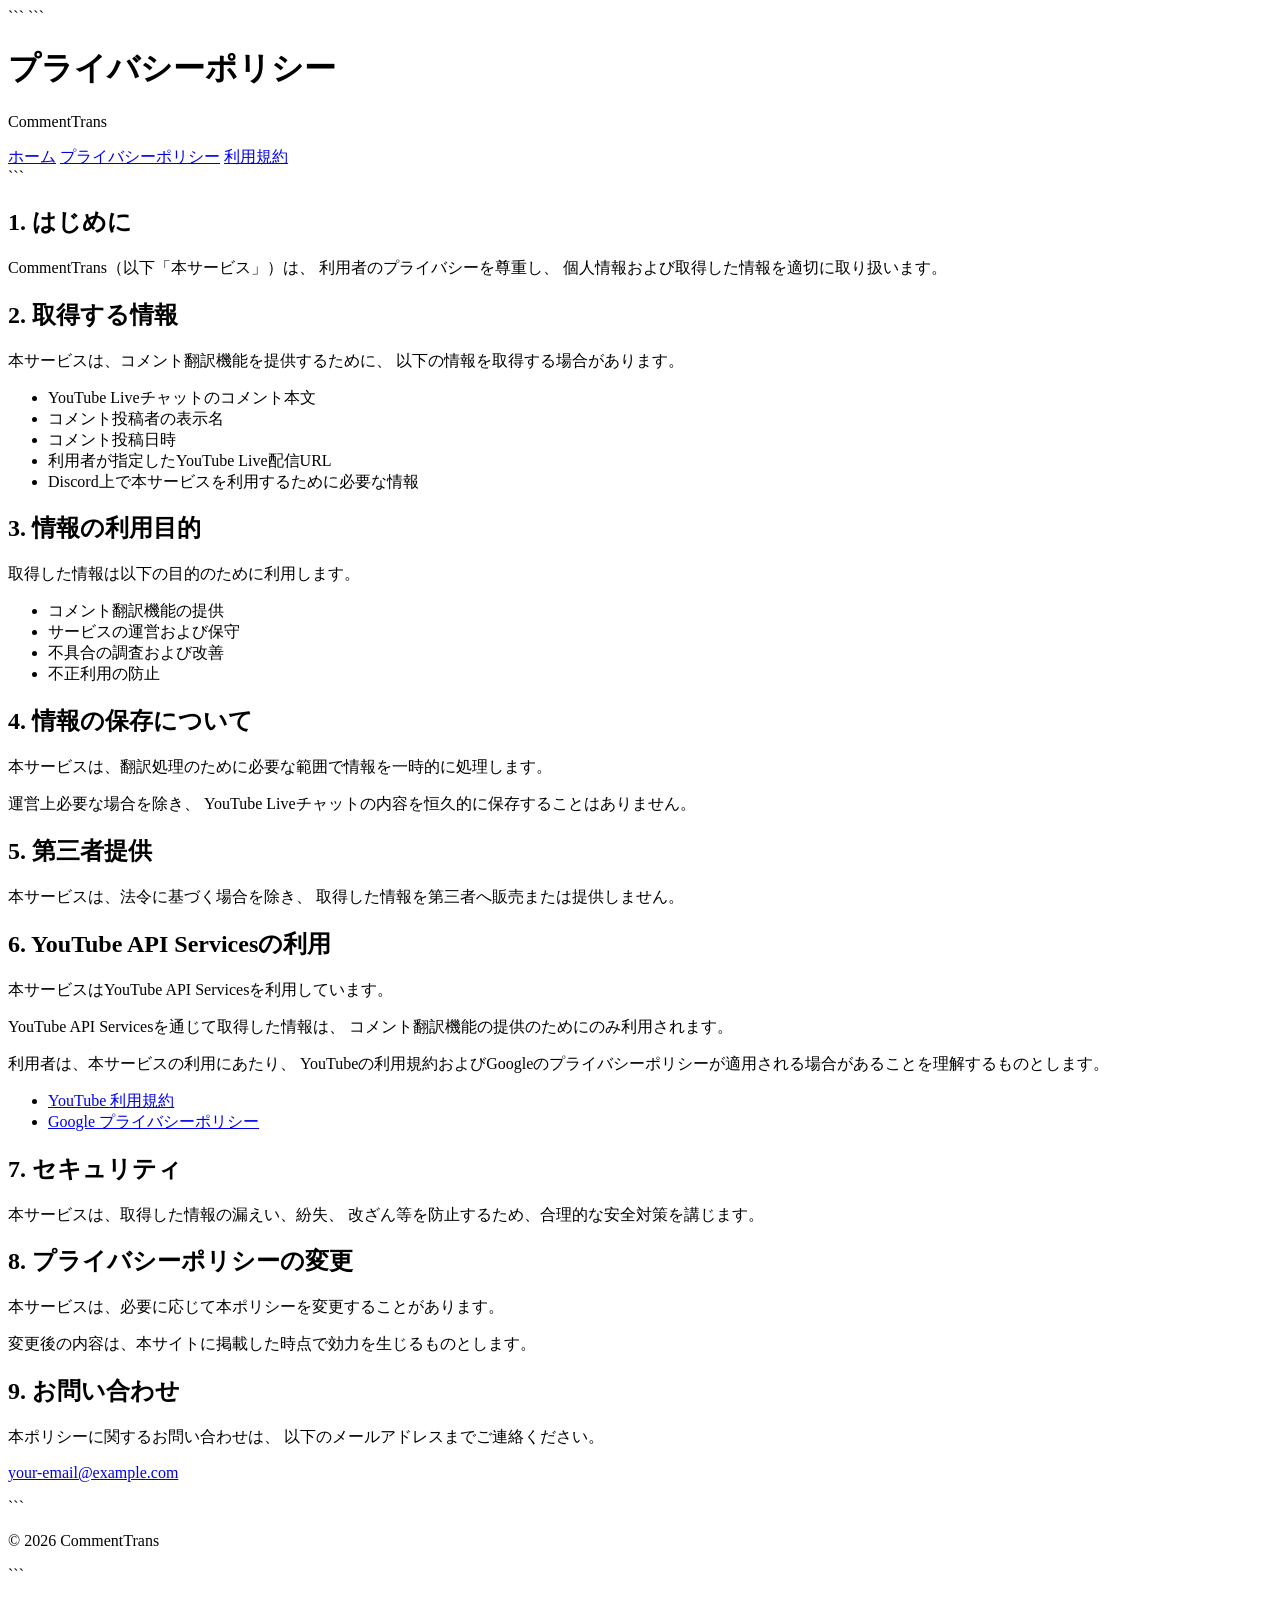
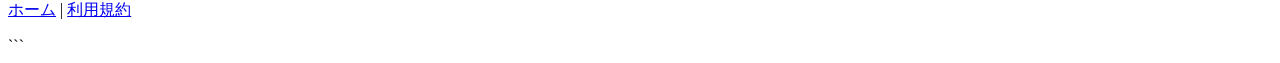
==== privacy.html @ bda130db "Create privacy.html" ====
<!DOCTYPE html>

<html lang="ja">
<head>
    <meta charset="UTF-8">
    <meta name="viewport" content="width=device-width, initial-scale=1.0">

```
<title>プライバシーポリシー | CommentTrans</title>

<meta name="description"
      content="CommentTransのプライバシーポリシーです。取得する情報、利用目的、お問い合わせ方法について説明しています。">

<meta name="robots"
      content="index,follow">

<link rel="canonical"
      href="https://YOUR_GITHUB_PAGES_URL/privacy.html">

<!-- OGP -->
<meta property="og:type" content="website">
<meta property="og:site_name" content="CommentTrans">
<meta property="og:title" content="プライバシーポリシー | CommentTrans">
<meta property="og:description"
      content="CommentTransのプライバシーポリシー">
<meta property="og:url"
      content="https://YOUR_GITHUB_PAGES_URL/privacy.html">
<meta property="og:image"
      content="https://YOUR_GITHUB_PAGES_URL/og-image.png">

<link rel="icon" href="favicon.ico">
<link rel="stylesheet" href="style.css">
```

</head>

<body>

<header class="hero">
    <div class="container">
        <h1>プライバシーポリシー</h1>
        <p class="subtitle">
            CommentTrans
        </p>
    </div>
</header>

<nav>
    <div class="container">
        <a href="index.html">ホーム</a>
        <a href="privacy.html">プライバシーポリシー</a>
        <a href="terms.html">利用規約</a>
    </div>
</nav>

<main class="container">

```
<section>
    <h2>1. はじめに</h2>

    <p>
        CommentTrans（以下「本サービス」）は、
        利用者のプライバシーを尊重し、
        個人情報および取得した情報を適切に取り扱います。
    </p>
</section>

<section>
    <h2>2. 取得する情報</h2>

    <p>
        本サービスは、コメント翻訳機能を提供するために、
        以下の情報を取得する場合があります。
    </p>

    <ul>
        <li>YouTube Liveチャットのコメント本文</li>
        <li>コメント投稿者の表示名</li>
        <li>コメント投稿日時</li>
        <li>利用者が指定したYouTube Live配信URL</li>
        <li>Discord上で本サービスを利用するために必要な情報</li>
    </ul>
</section>

<section>
    <h2>3. 情報の利用目的</h2>

    <p>
        取得した情報は以下の目的のために利用します。
    </p>

    <ul>
        <li>コメント翻訳機能の提供</li>
        <li>サービスの運営および保守</li>
        <li>不具合の調査および改善</li>
        <li>不正利用の防止</li>
    </ul>
</section>

<section>
    <h2>4. 情報の保存について</h2>

    <p>
        本サービスは、翻訳処理のために必要な範囲で情報を一時的に処理します。
    </p>

    <p>
        運営上必要な場合を除き、
        YouTube Liveチャットの内容を恒久的に保存することはありません。
    </p>
</section>

<section>
    <h2>5. 第三者提供</h2>

    <p>
        本サービスは、法令に基づく場合を除き、
        取得した情報を第三者へ販売または提供しません。
    </p>
</section>

<section>
    <h2>6. YouTube API Servicesの利用</h2>

    <p>
        本サービスはYouTube API Servicesを利用しています。
    </p>

    <p>
        YouTube API Servicesを通じて取得した情報は、
        コメント翻訳機能の提供のためにのみ利用されます。
    </p>

    <p>
        利用者は、本サービスの利用にあたり、
        YouTubeの利用規約およびGoogleのプライバシーポリシーが適用される場合があることを理解するものとします。
    </p>

    <ul>
        <li>
            <a href="https://www.youtube.com/t/terms" target="_blank" rel="noopener noreferrer">
                YouTube 利用規約
            </a>
        </li>
        <li>
            <a href="https://policies.google.com/privacy" target="_blank" rel="noopener noreferrer">
                Google プライバシーポリシー
            </a>
        </li>
    </ul>
</section>

<section>
    <h2>7. セキュリティ</h2>

    <p>
        本サービスは、取得した情報の漏えい、紛失、
        改ざん等を防止するため、合理的な安全対策を講じます。
    </p>
</section>

<section>
    <h2>8. プライバシーポリシーの変更</h2>

    <p>
        本サービスは、必要に応じて本ポリシーを変更することがあります。
    </p>

    <p>
        変更後の内容は、本サイトに掲載した時点で効力を生じるものとします。
    </p>
</section>

<section>
    <h2>9. お問い合わせ</h2>

    <p>
        本ポリシーに関するお問い合わせは、
        以下のメールアドレスまでご連絡ください。
    </p>

    <p class="contact">
        <a href="mailto:your-email@example.com">
            your-email@example.com
        </a>
    </p>
</section>
```

</main>

<footer>
    <div class="container">
        <p>© 2026 CommentTrans</p>

```
    <p>
        <a href="index.html">ホーム</a>
        |
        <a href="terms.html">利用規約</a>
    </p>
</div>
```

</footer>

</body>
</html>
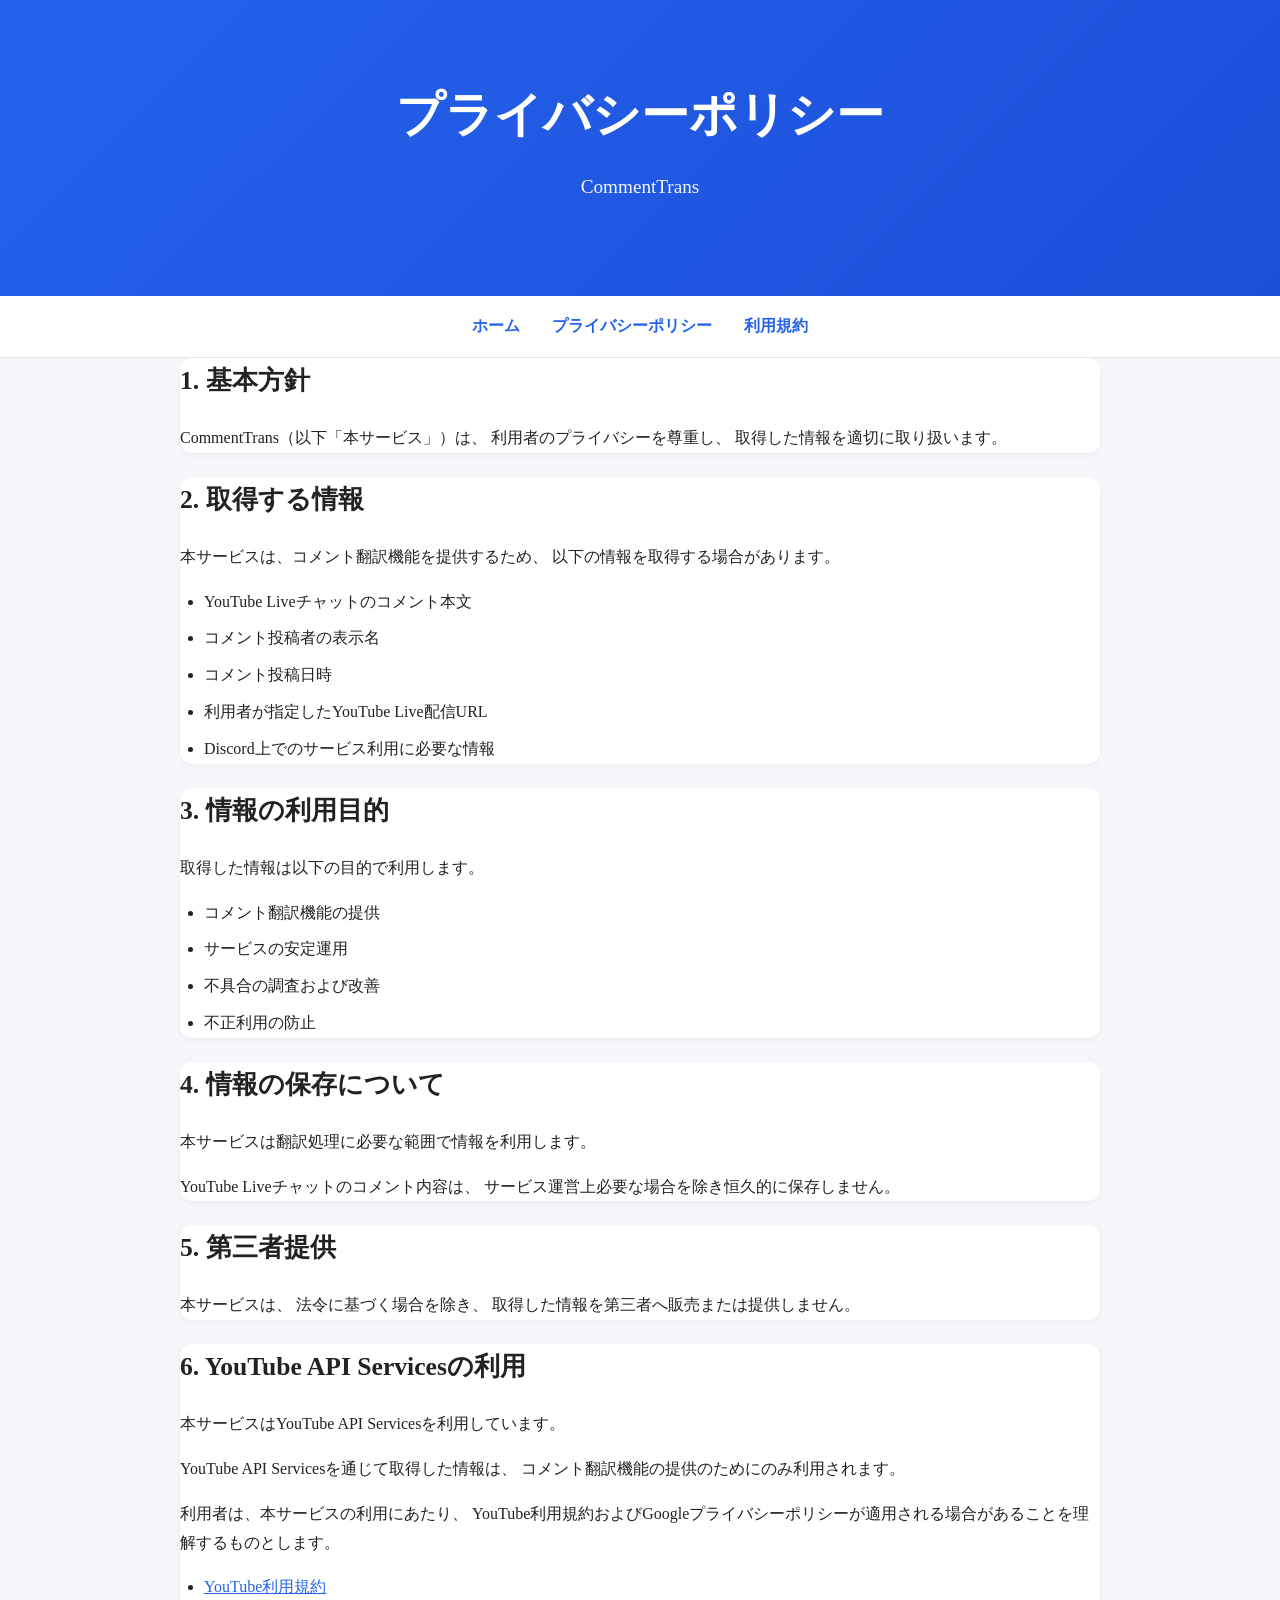
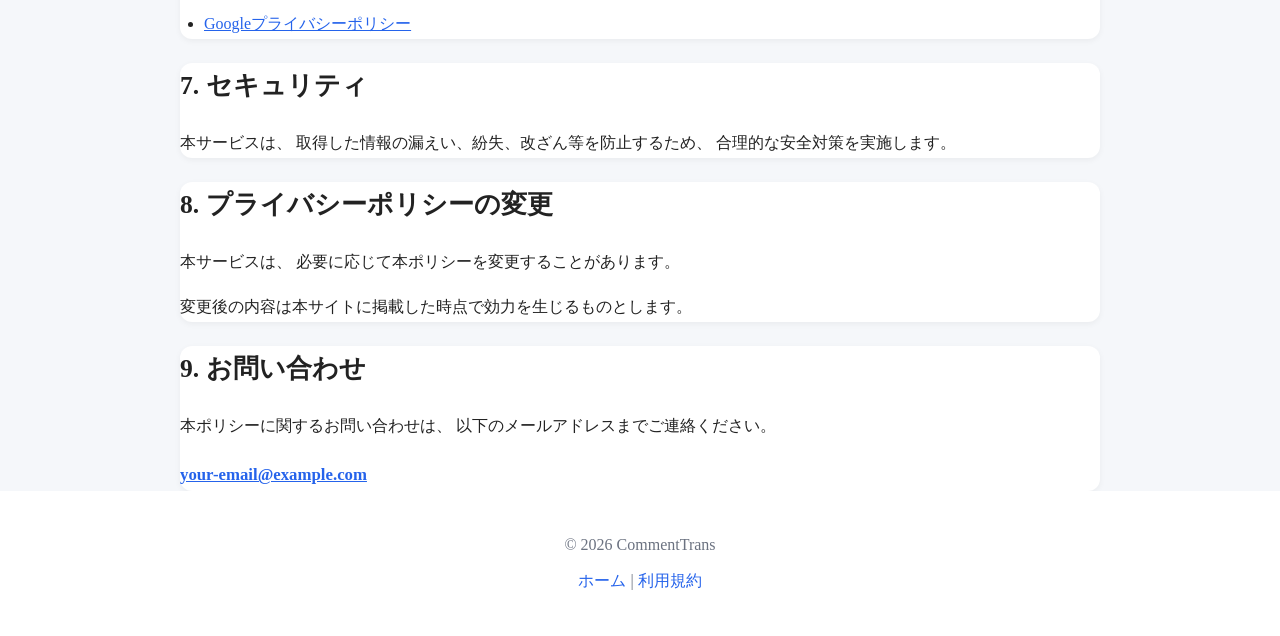
==== commit 65f6e700: "Update privacy.html" ====
--- a/privacy.html
+++ b/privacy.html
@@ -1,37 +1,47 @@
 <!DOCTYPE html>
-
 <html lang="ja">
 <head>
     <meta charset="UTF-8">
     <meta name="viewport" content="width=device-width, initial-scale=1.0">
 
-```
-<title>プライバシーポリシー | CommentTrans</title>
-
-<meta name="description"
-      content="CommentTransのプライバシーポリシーです。取得する情報、利用目的、お問い合わせ方法について説明しています。">
-
-<meta name="robots"
-      content="index,follow">
-
-<link rel="canonical"
-      href="https://YOUR_GITHUB_PAGES_URL/privacy.html">
-
-<!-- OGP -->
-<meta property="og:type" content="website">
-<meta property="og:site_name" content="CommentTrans">
-<meta property="og:title" content="プライバシーポリシー | CommentTrans">
-<meta property="og:description"
-      content="CommentTransのプライバシーポリシー">
-<meta property="og:url"
-      content="https://YOUR_GITHUB_PAGES_URL/privacy.html">
-<meta property="og:image"
-      content="https://YOUR_GITHUB_PAGES_URL/og-image.png">
-
-<link rel="icon" href="favicon.ico">
-<link rel="stylesheet" href="style.css">
-```
-
+    <title>プライバシーポリシー | CommentTrans</title>
+
+    <meta name="description"
+          content="CommentTransのプライバシーポリシーです。取得する情報、利用目的、お問い合わせ方法について説明しています。">
+
+    <meta name="keywords"
+          content="CommentTrans, プライバシーポリシー, YouTube API, Discord Bot">
+
+    <meta name="author"
+          content="CommentTrans">
+
+    <meta name="robots"
+          content="index,follow">
+
+    <link rel="canonical"
+          href="https://YOUR_GITHUB_PAGES_URL/privacy.html">
+
+    <!-- Open Graph -->
+    <meta property="og:type" content="website">
+    <meta property="og:site_name" content="CommentTrans">
+    <meta property="og:title" content="プライバシーポリシー | CommentTrans">
+    <meta property="og:description"
+          content="CommentTransのプライバシーポリシー">
+    <meta property="og:url"
+          content="https://YOUR_GITHUB_PAGES_URL/privacy.html">
+    <meta property="og:image"
+          content="https://YOUR_GITHUB_PAGES_URL/og-image.png">
+
+    <!-- Twitter Card -->
+    <meta name="twitter:card" content="summary_large_image">
+    <meta name="twitter:title" content="プライバシーポリシー | CommentTrans">
+    <meta name="twitter:description"
+          content="CommentTransのプライバシーポリシー">
+    <meta name="twitter:image"
+          content="https://YOUR_GITHUB_PAGES_URL/og-image.png">
+
+    <link rel="icon" href="favicon.ico">
+    <link rel="stylesheet" href="style.css">
 </head>
 
 <body>
@@ -55,138 +65,143 @@
 
 <main class="container">
 
-```
-<section>
-    <h2>1. はじめに</h2>
-
-    <p>
-        CommentTrans（以下「本サービス」）は、
-        利用者のプライバシーを尊重し、
-        個人情報および取得した情報を適切に取り扱います。
-    </p>
-</section>
-
-<section>
-    <h2>2. 取得する情報</h2>
-
-    <p>
-        本サービスは、コメント翻訳機能を提供するために、
-        以下の情報を取得する場合があります。
-    </p>
-
-    <ul>
-        <li>YouTube Liveチャットのコメント本文</li>
-        <li>コメント投稿者の表示名</li>
-        <li>コメント投稿日時</li>
-        <li>利用者が指定したYouTube Live配信URL</li>
-        <li>Discord上で本サービスを利用するために必要な情報</li>
-    </ul>
-</section>
-
-<section>
-    <h2>3. 情報の利用目的</h2>
-
-    <p>
-        取得した情報は以下の目的のために利用します。
-    </p>
-
-    <ul>
-        <li>コメント翻訳機能の提供</li>
-        <li>サービスの運営および保守</li>
-        <li>不具合の調査および改善</li>
-        <li>不正利用の防止</li>
-    </ul>
-</section>
-
-<section>
-    <h2>4. 情報の保存について</h2>
-
-    <p>
-        本サービスは、翻訳処理のために必要な範囲で情報を一時的に処理します。
-    </p>
-
-    <p>
-        運営上必要な場合を除き、
-        YouTube Liveチャットの内容を恒久的に保存することはありません。
-    </p>
-</section>
-
-<section>
-    <h2>5. 第三者提供</h2>
-
-    <p>
-        本サービスは、法令に基づく場合を除き、
-        取得した情報を第三者へ販売または提供しません。
-    </p>
-</section>
-
-<section>
-    <h2>6. YouTube API Servicesの利用</h2>
-
-    <p>
-        本サービスはYouTube API Servicesを利用しています。
-    </p>
-
-    <p>
-        YouTube API Servicesを通じて取得した情報は、
-        コメント翻訳機能の提供のためにのみ利用されます。
-    </p>
-
-    <p>
-        利用者は、本サービスの利用にあたり、
-        YouTubeの利用規約およびGoogleのプライバシーポリシーが適用される場合があることを理解するものとします。
-    </p>
-
-    <ul>
-        <li>
-            <a href="https://www.youtube.com/t/terms" target="_blank" rel="noopener noreferrer">
-                YouTube 利用規約
+    <section>
+        <h2>1. 基本方針</h2>
+
+        <p>
+            CommentTrans（以下「本サービス」）は、
+            利用者のプライバシーを尊重し、
+            取得した情報を適切に取り扱います。
+        </p>
+    </section>
+
+    <section>
+        <h2>2. 取得する情報</h2>
+
+        <p>
+            本サービスは、コメント翻訳機能を提供するため、
+            以下の情報を取得する場合があります。
+        </p>
+
+        <ul>
+            <li>YouTube Liveチャットのコメント本文</li>
+            <li>コメント投稿者の表示名</li>
+            <li>コメント投稿日時</li>
+            <li>利用者が指定したYouTube Live配信URL</li>
+            <li>Discord上でのサービス利用に必要な情報</li>
+        </ul>
+    </section>
+
+    <section>
+        <h2>3. 情報の利用目的</h2>
+
+        <p>
+            取得した情報は以下の目的で利用します。
+        </p>
+
+        <ul>
+            <li>コメント翻訳機能の提供</li>
+            <li>サービスの安定運用</li>
+            <li>不具合の調査および改善</li>
+            <li>不正利用の防止</li>
+        </ul>
+    </section>
+
+    <section>
+        <h2>4. 情報の保存について</h2>
+
+        <p>
+            本サービスは翻訳処理に必要な範囲で情報を利用します。
+        </p>
+
+        <p>
+            YouTube Liveチャットのコメント内容は、
+            サービス運営上必要な場合を除き恒久的に保存しません。
+        </p>
+    </section>
+
+    <section>
+        <h2>5. 第三者提供</h2>
+
+        <p>
+            本サービスは、
+            法令に基づく場合を除き、
+            取得した情報を第三者へ販売または提供しません。
+        </p>
+    </section>
+
+    <section>
+        <h2>6. YouTube API Servicesの利用</h2>
+
+        <p>
+            本サービスはYouTube API Servicesを利用しています。
+        </p>
+
+        <p>
+            YouTube API Servicesを通じて取得した情報は、
+            コメント翻訳機能の提供のためにのみ利用されます。
+        </p>
+
+        <p>
+            利用者は、本サービスの利用にあたり、
+            YouTube利用規約およびGoogleプライバシーポリシーが適用される場合があることを理解するものとします。
+        </p>
+
+        <ul>
+            <li>
+                <a href="https://www.youtube.com/t/terms"
+                   target="_blank"
+                   rel="noopener noreferrer">
+                    YouTube利用規約
+                </a>
+            </li>
+            <li>
+                <a href="https://policies.google.com/privacy"
+                   target="_blank"
+                   rel="noopener noreferrer">
+                    Googleプライバシーポリシー
+                </a>
+            </li>
+        </ul>
+    </section>
+
+    <section>
+        <h2>7. セキュリティ</h2>
+
+        <p>
+            本サービスは、
+            取得した情報の漏えい、紛失、改ざん等を防止するため、
+            合理的な安全対策を実施します。
+        </p>
+    </section>
+
+    <section>
+        <h2>8. プライバシーポリシーの変更</h2>
+
+        <p>
+            本サービスは、
+            必要に応じて本ポリシーを変更することがあります。
+        </p>
+
+        <p>
+            変更後の内容は本サイトに掲載した時点で効力を生じるものとします。
+        </p>
+    </section>
+
+    <section>
+        <h2>9. お問い合わせ</h2>
+
+        <p>
+            本ポリシーに関するお問い合わせは、
+            以下のメールアドレスまでご連絡ください。
+        </p>
+
+        <p class="contact">
+            <a href="mailto:your-email@example.com">
+                your-email@example.com
             </a>
-        </li>
-        <li>
-            <a href="https://policies.google.com/privacy" target="_blank" rel="noopener noreferrer">
-                Google プライバシーポリシー
-            </a>
-        </li>
-    </ul>
-</section>
-
-<section>
-    <h2>7. セキュリティ</h2>
-
-    <p>
-        本サービスは、取得した情報の漏えい、紛失、
-        改ざん等を防止するため、合理的な安全対策を講じます。
-    </p>
-</section>
-
-<section>
-    <h2>8. プライバシーポリシーの変更</h2>
-
-    <p>
-        本サービスは、必要に応じて本ポリシーを変更することがあります。
-    </p>
-
-    <p>
-        変更後の内容は、本サイトに掲載した時点で効力を生じるものとします。
-    </p>
-</section>
-
-<section>
-    <h2>9. お問い合わせ</h2>
-
-    <p>
-        本ポリシーに関するお問い合わせは、
-        以下のメールアドレスまでご連絡ください。
-    </p>
-
-    <p class="contact">
-        <a href="mailto:your-email@example.com">
-            your-email@example.com
-        </a>
-    </p>
-</section>
-```
+        </p>
+    </section>
 
 </main>
 
@@ -194,15 +209,12 @@
     <div class="container">
         <p>© 2026 CommentTrans</p>
 
-```
-    <p>
-        <a href="index.html">ホーム</a>
-        |
-        <a href="terms.html">利用規約</a>
-    </p>
-</div>
-```
-
+        <p>
+            <a href="index.html">ホーム</a>
+            |
+            <a href="terms.html">利用規約</a>
+        </p>
+    </div>
 </footer>
 
 </body>
--- a/style.css
+++ b/style.css
@@ -0,0 +1,331 @@
+/* ========================================
+CommentTrans
+Common Stylesheet
+======================================== */
+
+/* Reset */
+
+*,
+*::before,
+*::after {
+box-sizing: border-box;
+}
+
+html {
+scroll-behavior: smooth;
+}
+
+body {
+margin: 0;
+padding: 0;
+
+```
+font-family:
+    "Hiragino Sans",
+    "Yu Gothic",
+    "Meiryo",
+    sans-serif;
+
+line-height: 1.8;
+
+color: #222;
+background-color: #f5f7fa;
+```
+
+}
+
+/* Layout */
+
+.container {
+width: 100%;
+max-width: 960px;
+margin: 0 auto;
+padding: 0 20px;
+}
+
+/* Header */
+
+.hero {
+background: linear-gradient(135deg, #2563eb, #1d4ed8);
+color: #ffffff;
+text-align: center;
+padding: 72px 20px;
+}
+
+.hero h1 {
+margin: 0;
+font-size: 3rem;
+font-weight: 700;
+}
+
+.subtitle {
+margin-top: 12px;
+font-size: 1.2rem;
+opacity: 0.95;
+}
+
+/* Navigation */
+
+nav {
+background: #ffffff;
+border-bottom: 1px solid #e5e7eb;
+position: sticky;
+top: 0;
+z-index: 100;
+}
+
+nav .container {
+display: flex;
+justify-content: center;
+align-items: center;
+gap: 32px;
+padding-top: 16px;
+padding-bottom: 16px;
+}
+
+nav a {
+color: #2563eb;
+text-decoration: none;
+font-weight: 600;
+transition: opacity 0.2s ease;
+}
+
+nav a:hover {
+opacity: 0.75;
+}
+
+nav a:focus-visible {
+outline: 2px solid #2563eb;
+outline-offset: 4px;
+}
+
+/* Main */
+
+main {
+padding-top: 40px;
+padding-bottom: 60px;
+}
+
+/* Sections */
+
+section {
+background: #ffffff;
+
+```
+padding: 32px;
+
+margin-bottom: 24px;
+
+border-radius: 12px;
+
+box-shadow:
+    0 2px 6px rgba(0, 0, 0, 0.05);
+```
+
+}
+
+section:last-child {
+margin-bottom: 0;
+}
+
+section h2 {
+margin-top: 0;
+margin-bottom: 20px;
+
+```
+color: #1d4ed8;
+
+font-size: 1.6rem;
+```
+
+}
+
+section p {
+margin-top: 0;
+margin-bottom: 16px;
+}
+
+section p:last-child {
+margin-bottom: 0;
+}
+
+/* Lists */
+
+ul,
+ol {
+padding-left: 24px;
+}
+
+li {
+margin-bottom: 8px;
+}
+
+/* Contact */
+
+.contact {
+margin-top: 20px;
+}
+
+.contact a {
+font-weight: 600;
+font-size: 1.05rem;
+}
+
+/* Links */
+
+a {
+color: #2563eb;
+}
+
+a:hover {
+text-decoration: underline;
+}
+
+/* Footer */
+
+footer {
+background: #ffffff;
+
+```
+border-top: 1px solid #e5e7eb;
+
+text-align: center;
+
+padding: 32px 20px;
+
+color: #6b7280;
+```
+
+}
+
+footer p {
+margin: 8px 0;
+}
+
+footer a {
+color: #2563eb;
+text-decoration: none;
+}
+
+footer a:hover {
+text-decoration: underline;
+}
+
+/* Tables */
+
+table {
+width: 100%;
+border-collapse: collapse;
+margin-top: 16px;
+}
+
+th,
+td {
+border: 1px solid #d1d5db;
+padding: 12px;
+text-align: left;
+}
+
+th {
+background: #eff6ff;
+}
+
+/* Code */
+
+code {
+background: #eef2ff;
+padding: 2px 6px;
+border-radius: 4px;
+font-family: Consolas, monospace;
+}
+
+pre {
+overflow-x: auto;
+padding: 16px;
+border-radius: 8px;
+background: #111827;
+color: #f9fafb;
+}
+
+/* Responsive */
+
+@media (max-width: 768px) {
+
+```
+.hero {
+    padding: 56px 20px;
+}
+
+.hero h1 {
+    font-size: 2.2rem;
+}
+
+.subtitle {
+    font-size: 1rem;
+}
+
+nav .container {
+    flex-wrap: wrap;
+    gap: 16px;
+}
+
+section {
+    padding: 24px;
+}
+
+section h2 {
+    font-size: 1.3rem;
+}
+```
+
+}
+
+/* Dark Mode */
+
+@media (prefers-color-scheme: dark) {
+
+```
+body {
+    background: #111827;
+    color: #f3f4f6;
+}
+
+nav {
+    background: #1f2937;
+    border-color: #374151;
+}
+
+section {
+    background: #1f2937;
+    box-shadow: none;
+}
+
+section h2 {
+    color: #60a5fa;
+}
+
+footer {
+    background: #1f2937;
+    border-color: #374151;
+    color: #d1d5db;
+}
+
+a {
+    color: #60a5fa;
+}
+
+table th {
+    background: #1e3a8a;
+}
+
+th,
+td {
+    border-color: #4b5563;
+}
+
+code {
+    background: #374151;
+}
+```
+
+}
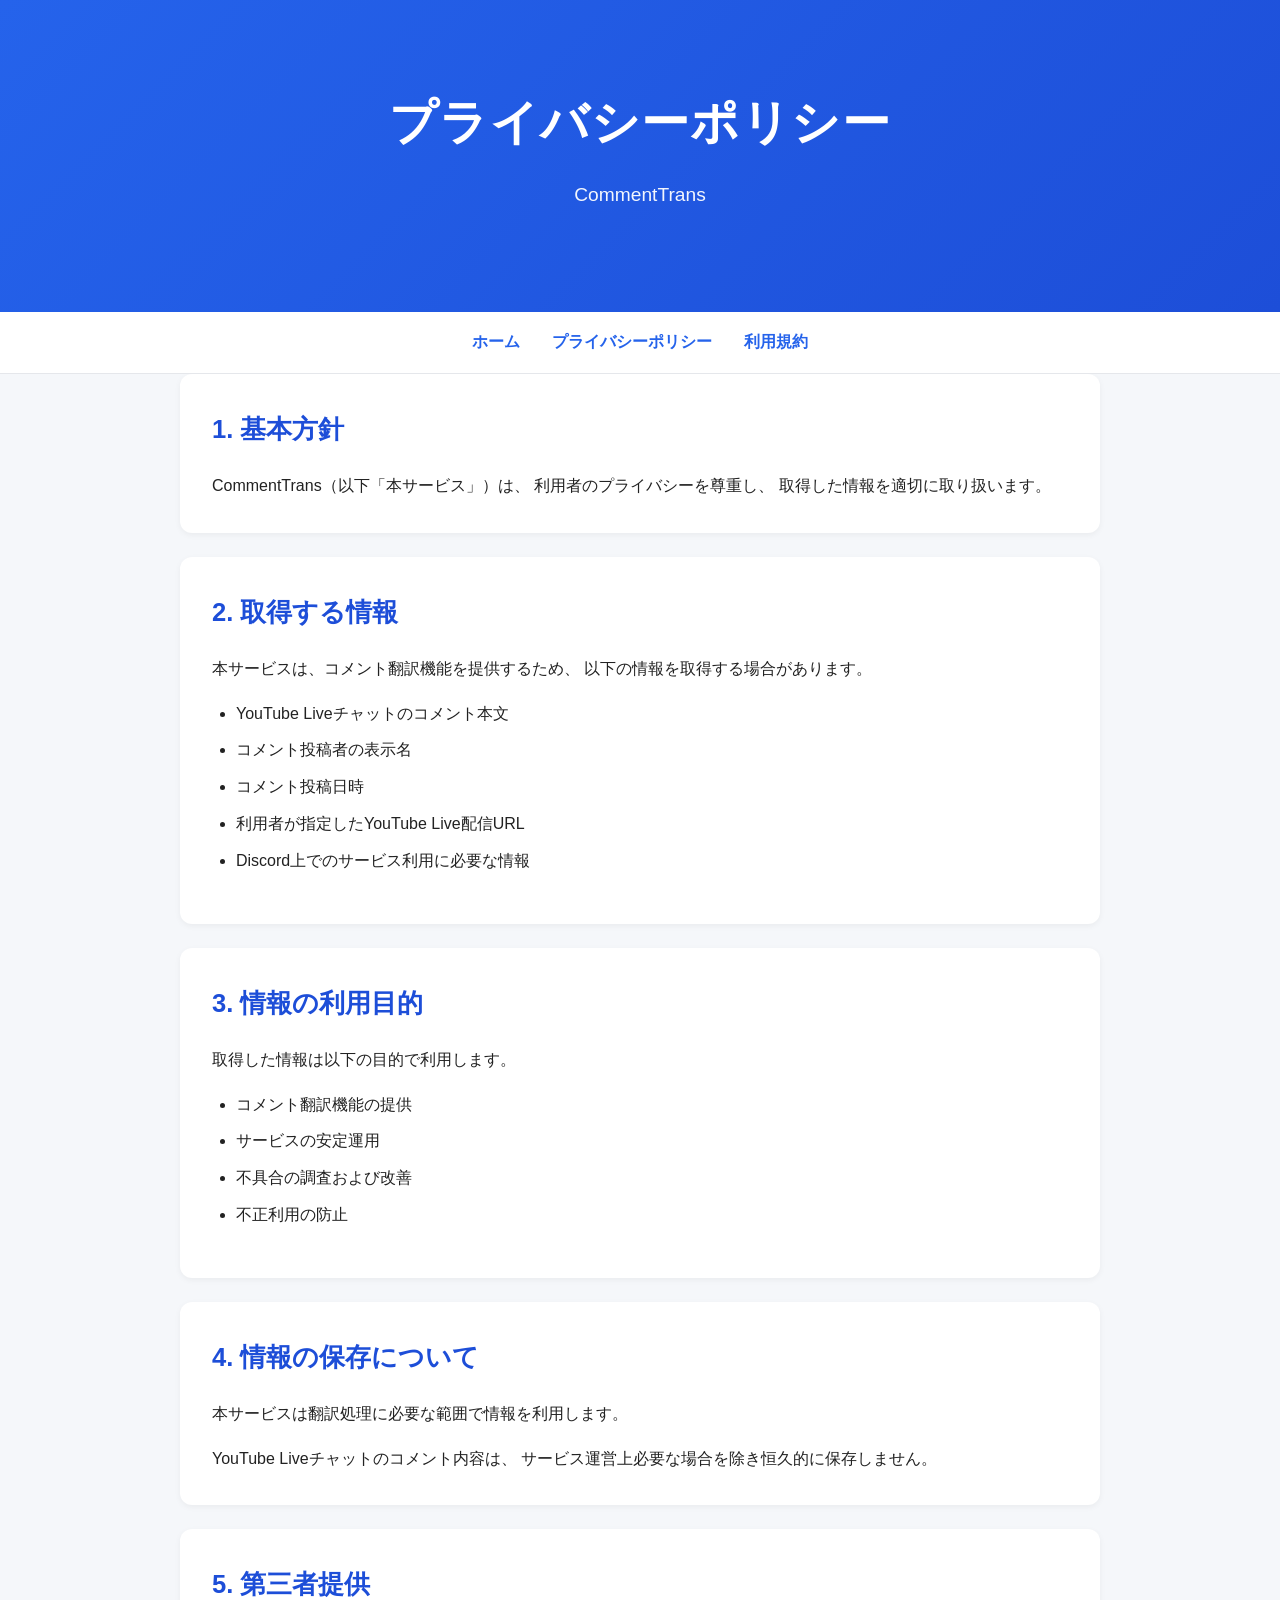
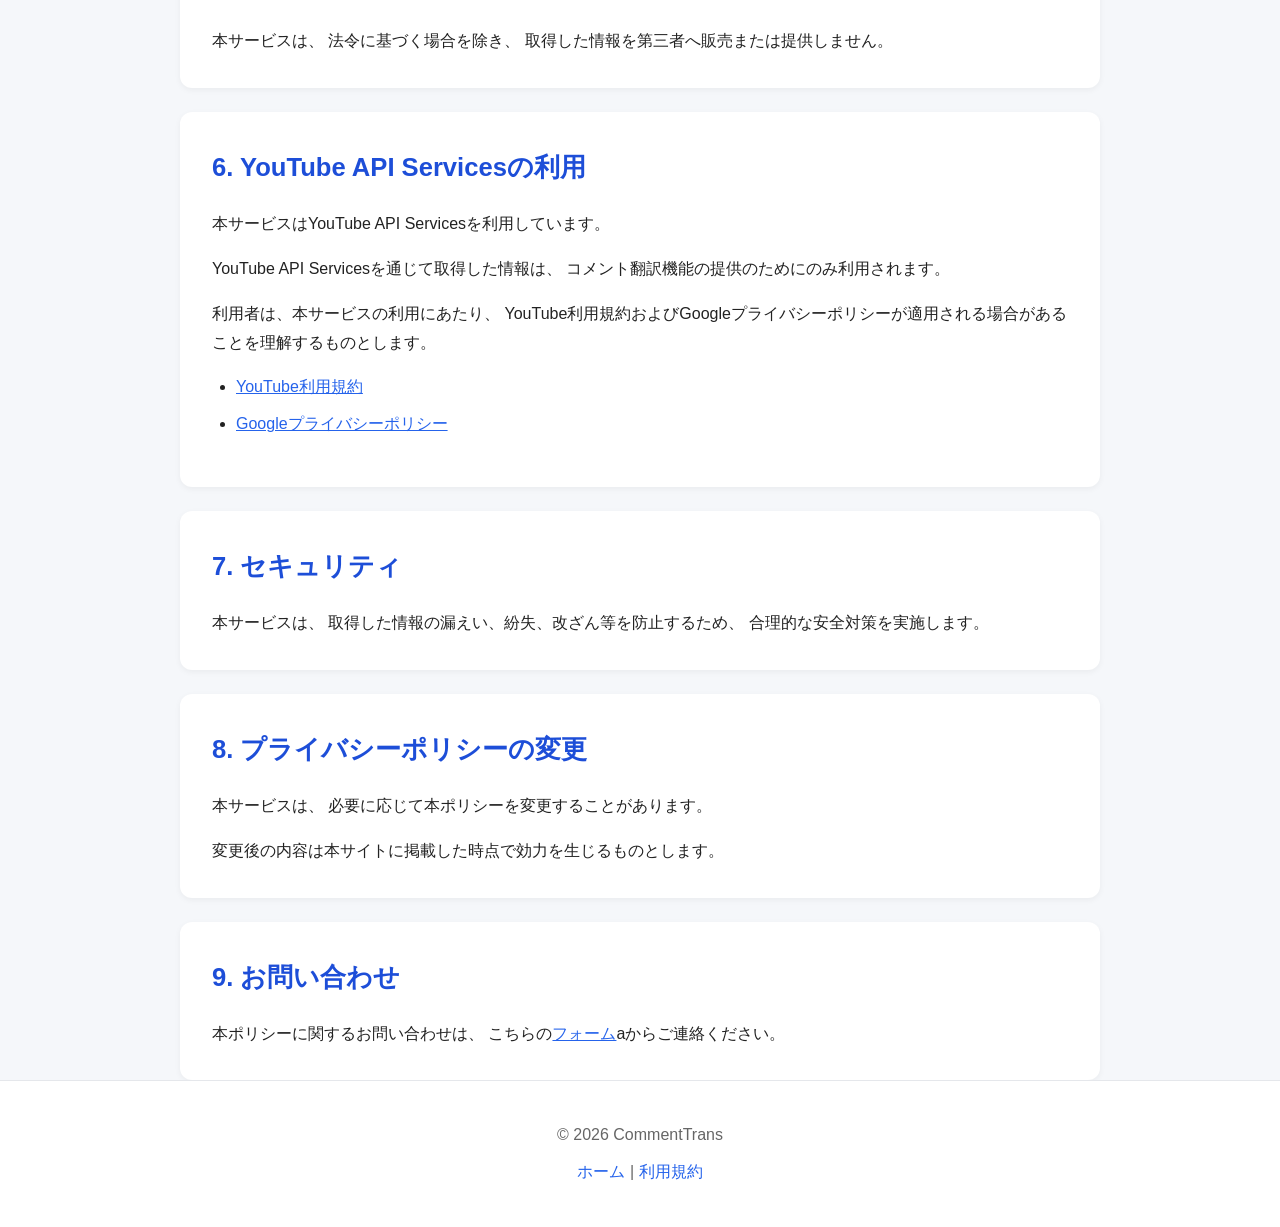
==== commit 93c116fa: "Update privacy.html" ====
--- a/privacy.html
+++ b/privacy.html
@@ -19,7 +19,7 @@
           content="index,follow">
 
     <link rel="canonical"
-          href="https://YOUR_GITHUB_PAGES_URL/privacy.html">
+          href="https://text89.github.io/comment-trans/privacy.html">
 
     <!-- Open Graph -->
     <meta property="og:type" content="website">
@@ -28,9 +28,9 @@
     <meta property="og:description"
           content="CommentTransのプライバシーポリシー">
     <meta property="og:url"
-          content="https://YOUR_GITHUB_PAGES_URL/privacy.html">
+          content="https://text89.github.io/comment-trans/privacy.html">
     <meta property="og:image"
-          content="https://YOUR_GITHUB_PAGES_URL/og-image.png">
+          content="https://text89.github.io/comment-trans/og-image.png">
 
     <!-- Twitter Card -->
     <meta name="twitter:card" content="summary_large_image">
@@ -38,7 +38,7 @@
     <meta name="twitter:description"
           content="CommentTransのプライバシーポリシー">
     <meta name="twitter:image"
-          content="https://YOUR_GITHUB_PAGES_URL/og-image.png">
+          content="https://text89.github.io/comment-trans/og-image.png">
 
     <link rel="icon" href="favicon.ico">
     <link rel="stylesheet" href="style.css">
@@ -193,14 +193,9 @@
 
         <p>
             本ポリシーに関するお問い合わせは、
-            以下のメールアドレスまでご連絡ください。
-        </p>
-
-        <p class="contact">
-            <a href="mailto:your-email@example.com">
-                your-email@example.com
-            </a>
-        </p>
+            こちらの<a href="https://forms.gle/NeNzHMDwJY2QLF44A">フォーム</a>aからご連絡ください。
+        </p>
+
     </section>
 
 </main>
--- a/style.css
+++ b/style.css
@@ -1,331 +1,373 @@
-/* ========================================
-CommentTrans
-Common Stylesheet
-======================================== */
-
-/* Reset */
+/* ==========================================
+   CommentTrans - Common Stylesheet
+   ========================================== */
+
+:root {
+    --primary-color: #2563eb;
+    --primary-dark: #1d4ed8;
+
+    --background-color: #f5f7fa;
+    --surface-color: #ffffff;
+
+    --text-color: #222222;
+    --text-muted: #666666;
+
+    --border-color: #e5e7eb;
+
+    --shadow:
+        0 2px 6px rgba(0, 0, 0, 0.05);
+
+    --container-width: 960px;
+}
+
+/* ==========================================
+   Reset
+   ========================================== */
 
 *,
 *::before,
 *::after {
-box-sizing: border-box;
+    box-sizing: border-box;
 }
 
 html {
-scroll-behavior: smooth;
+    scroll-behavior: smooth;
 }
 
 body {
-margin: 0;
-padding: 0;
-
-```
-font-family:
-    "Hiragino Sans",
-    "Yu Gothic",
-    "Meiryo",
-    sans-serif;
-
-line-height: 1.8;
-
-color: #222;
-background-color: #f5f7fa;
-```
-
-}
-
-/* Layout */
+    margin: 0;
+    padding: 0;
+
+    font-family:
+        "Hiragino Sans",
+        "Yu Gothic",
+        "Meiryo",
+        sans-serif;
+
+    font-size: 16px;
+    line-height: 1.8;
+
+    color: var(--text-color);
+    background-color: var(--background-color);
+}
+
+/* ==========================================
+   Layout
+   ========================================== */
 
 .container {
-width: 100%;
-max-width: 960px;
-margin: 0 auto;
-padding: 0 20px;
-}
-
-/* Header */
+    width: 100%;
+    max-width: var(--container-width);
+
+    margin: 0 auto;
+    padding: 0 20px;
+}
+
+/* ==========================================
+   Header
+   ========================================== */
 
 .hero {
-background: linear-gradient(135deg, #2563eb, #1d4ed8);
-color: #ffffff;
-text-align: center;
-padding: 72px 20px;
+    background:
+        linear-gradient(
+            135deg,
+            var(--primary-color),
+            var(--primary-dark)
+        );
+
+    color: #ffffff;
+
+    text-align: center;
+
+    padding: 80px 20px;
 }
 
 .hero h1 {
-margin: 0;
-font-size: 3rem;
-font-weight: 700;
+    margin: 0;
+
+    font-size: 3rem;
+    font-weight: 700;
+    letter-spacing: 0.03em;
 }
 
 .subtitle {
-margin-top: 12px;
-font-size: 1.2rem;
-opacity: 0.95;
-}
-
-/* Navigation */
+    margin-top: 12px;
+
+    font-size: 1.2rem;
+    opacity: 0.95;
+}
+
+/* ==========================================
+   Navigation
+   ========================================== */
 
 nav {
-background: #ffffff;
-border-bottom: 1px solid #e5e7eb;
-position: sticky;
-top: 0;
-z-index: 100;
+    background-color: var(--surface-color);
+
+    border-bottom: 1px solid var(--border-color);
+
+    position: sticky;
+    top: 0;
+    z-index: 100;
 }
 
 nav .container {
-display: flex;
-justify-content: center;
-align-items: center;
-gap: 32px;
-padding-top: 16px;
-padding-bottom: 16px;
+    display: flex;
+    justify-content: center;
+    align-items: center;
+    gap: 32px;
+
+    padding-top: 16px;
+    padding-bottom: 16px;
 }
 
 nav a {
-color: #2563eb;
-text-decoration: none;
-font-weight: 600;
-transition: opacity 0.2s ease;
+    text-decoration: none;
+
+    color: var(--primary-color);
+
+    font-weight: 600;
+
+    transition:
+        color 0.2s ease,
+        opacity 0.2s ease;
 }
 
 nav a:hover {
-opacity: 0.75;
+    opacity: 0.75;
 }
 
 nav a:focus-visible {
-outline: 2px solid #2563eb;
-outline-offset: 4px;
-}
-
-/* Main */
+    outline: 2px solid var(--primary-color);
+    outline-offset: 4px;
+}
+
+/* ==========================================
+   Main
+   ========================================== */
 
 main {
-padding-top: 40px;
-padding-bottom: 60px;
-}
-
-/* Sections */
+    padding-top: 40px;
+    padding-bottom: 60px;
+}
+
+/* ==========================================
+   Sections
+   ========================================== */
 
 section {
-background: #ffffff;
-
-```
-padding: 32px;
-
-margin-bottom: 24px;
-
-border-radius: 12px;
-
-box-shadow:
-    0 2px 6px rgba(0, 0, 0, 0.05);
-```
-
+    background-color: var(--surface-color);
+
+    border-radius: 12px;
+
+    padding: 32px;
+
+    margin-bottom: 24px;
+
+    box-shadow: var(--shadow);
 }
 
 section:last-child {
-margin-bottom: 0;
+    margin-bottom: 0;
 }
 
 section h2 {
-margin-top: 0;
-margin-bottom: 20px;
-
-```
-color: #1d4ed8;
-
-font-size: 1.6rem;
-```
-
+    margin-top: 0;
+    margin-bottom: 20px;
+
+    color: var(--primary-dark);
+
+    font-size: 1.6rem;
 }
 
 section p {
-margin-top: 0;
-margin-bottom: 16px;
+    margin-top: 0;
+    margin-bottom: 16px;
 }
 
 section p:last-child {
-margin-bottom: 0;
-}
-
-/* Lists */
+    margin-bottom: 0;
+}
+
+/* ==========================================
+   Lists
+   ========================================== */
 
 ul,
 ol {
-padding-left: 24px;
+    padding-left: 24px;
 }
 
 li {
-margin-bottom: 8px;
-}
-
-/* Contact */
+    margin-bottom: 8px;
+}
+
+/* ==========================================
+   Links
+   ========================================== */
+
+a {
+    color: var(--primary-color);
+}
+
+a:hover {
+    text-decoration: underline;
+}
+
+/* ==========================================
+   Contact
+   ========================================== */
 
 .contact {
-margin-top: 20px;
+    margin-top: 20px;
 }
 
 .contact a {
-font-weight: 600;
-font-size: 1.05rem;
-}
-
-/* Links */
-
-a {
-color: #2563eb;
-}
-
-a:hover {
-text-decoration: underline;
-}
-
-/* Footer */
-
-footer {
-background: #ffffff;
-
-```
-border-top: 1px solid #e5e7eb;
-
-text-align: center;
-
-padding: 32px 20px;
-
-color: #6b7280;
-```
-
-}
-
-footer p {
-margin: 8px 0;
-}
-
-footer a {
-color: #2563eb;
-text-decoration: none;
-}
-
-footer a:hover {
-text-decoration: underline;
-}
-
-/* Tables */
+    font-weight: 600;
+    font-size: 1.05rem;
+}
+
+/* ==========================================
+   Tables
+   ========================================== */
 
 table {
-width: 100%;
-border-collapse: collapse;
-margin-top: 16px;
+    width: 100%;
+    border-collapse: collapse;
 }
 
 th,
 td {
-border: 1px solid #d1d5db;
-padding: 12px;
-text-align: left;
+    padding: 12px;
+    border: 1px solid var(--border-color);
+    text-align: left;
 }
 
 th {
-background: #eff6ff;
-}
-
-/* Code */
+    background-color: #eff6ff;
+}
+
+/* ==========================================
+   Code
+   ========================================== */
 
 code {
-background: #eef2ff;
-padding: 2px 6px;
-border-radius: 4px;
-font-family: Consolas, monospace;
+    background-color: #eef2ff;
+
+    padding: 2px 6px;
+
+    border-radius: 4px;
+
+    font-family:
+        Consolas,
+        Monaco,
+        monospace;
 }
 
 pre {
-overflow-x: auto;
-padding: 16px;
-border-radius: 8px;
-background: #111827;
-color: #f9fafb;
-}
-
-/* Responsive */
+    overflow-x: auto;
+
+    padding: 16px;
+
+    border-radius: 8px;
+
+    background-color: #111827;
+
+    color: #f9fafb;
+}
+
+/* ==========================================
+   Footer
+   ========================================== */
+
+footer {
+    background-color: var(--surface-color);
+
+    border-top: 1px solid var(--border-color);
+
+    text-align: center;
+
+    padding: 32px 20px;
+
+    color: var(--text-muted);
+}
+
+footer p {
+    margin: 8px 0;
+}
+
+footer a {
+    text-decoration: none;
+}
+
+footer a:hover {
+    text-decoration: underline;
+}
+
+/* ==========================================
+   Responsive
+   ========================================== */
 
 @media (max-width: 768px) {
 
-```
-.hero {
-    padding: 56px 20px;
-}
-
-.hero h1 {
-    font-size: 2.2rem;
-}
-
-.subtitle {
-    font-size: 1rem;
-}
-
-nav .container {
-    flex-wrap: wrap;
-    gap: 16px;
-}
-
-section {
-    padding: 24px;
-}
-
-section h2 {
-    font-size: 1.3rem;
-}
-```
-
-}
-
-/* Dark Mode */
+    .hero {
+        padding: 60px 20px;
+    }
+
+    .hero h1 {
+        font-size: 2.2rem;
+    }
+
+    .subtitle {
+        font-size: 1rem;
+    }
+
+    nav .container {
+        flex-wrap: wrap;
+        gap: 16px;
+    }
+
+    section {
+        padding: 24px;
+    }
+
+    section h2 {
+        font-size: 1.3rem;
+    }
+}
+
+/* ==========================================
+   Dark Mode
+   ========================================== */
 
 @media (prefers-color-scheme: dark) {
 
-```
-body {
-    background: #111827;
-    color: #f3f4f6;
-}
-
-nav {
-    background: #1f2937;
-    border-color: #374151;
-}
-
-section {
-    background: #1f2937;
-    box-shadow: none;
-}
-
-section h2 {
-    color: #60a5fa;
-}
-
-footer {
-    background: #1f2937;
-    border-color: #374151;
-    color: #d1d5db;
-}
-
-a {
-    color: #60a5fa;
-}
-
-table th {
-    background: #1e3a8a;
-}
-
-th,
-td {
-    border-color: #4b5563;
-}
-
-code {
-    background: #374151;
-}
-```
-
-}
+    :root {
+        --background-color: #111827;
+        --surface-color: #1f2937;
+
+        --text-color: #f3f4f6;
+        --text-muted: #d1d5db;
+
+        --border-color: #374151;
+
+        --shadow: none;
+    }
+
+    section h2 {
+        color: #60a5fa;
+    }
+
+    nav a,
+    a {
+        color: #60a5fa;
+    }
+
+    th {
+        background-color: #1e3a8a;
+    }
+
+    code {
+        background-color: #374151;
+    }
+}
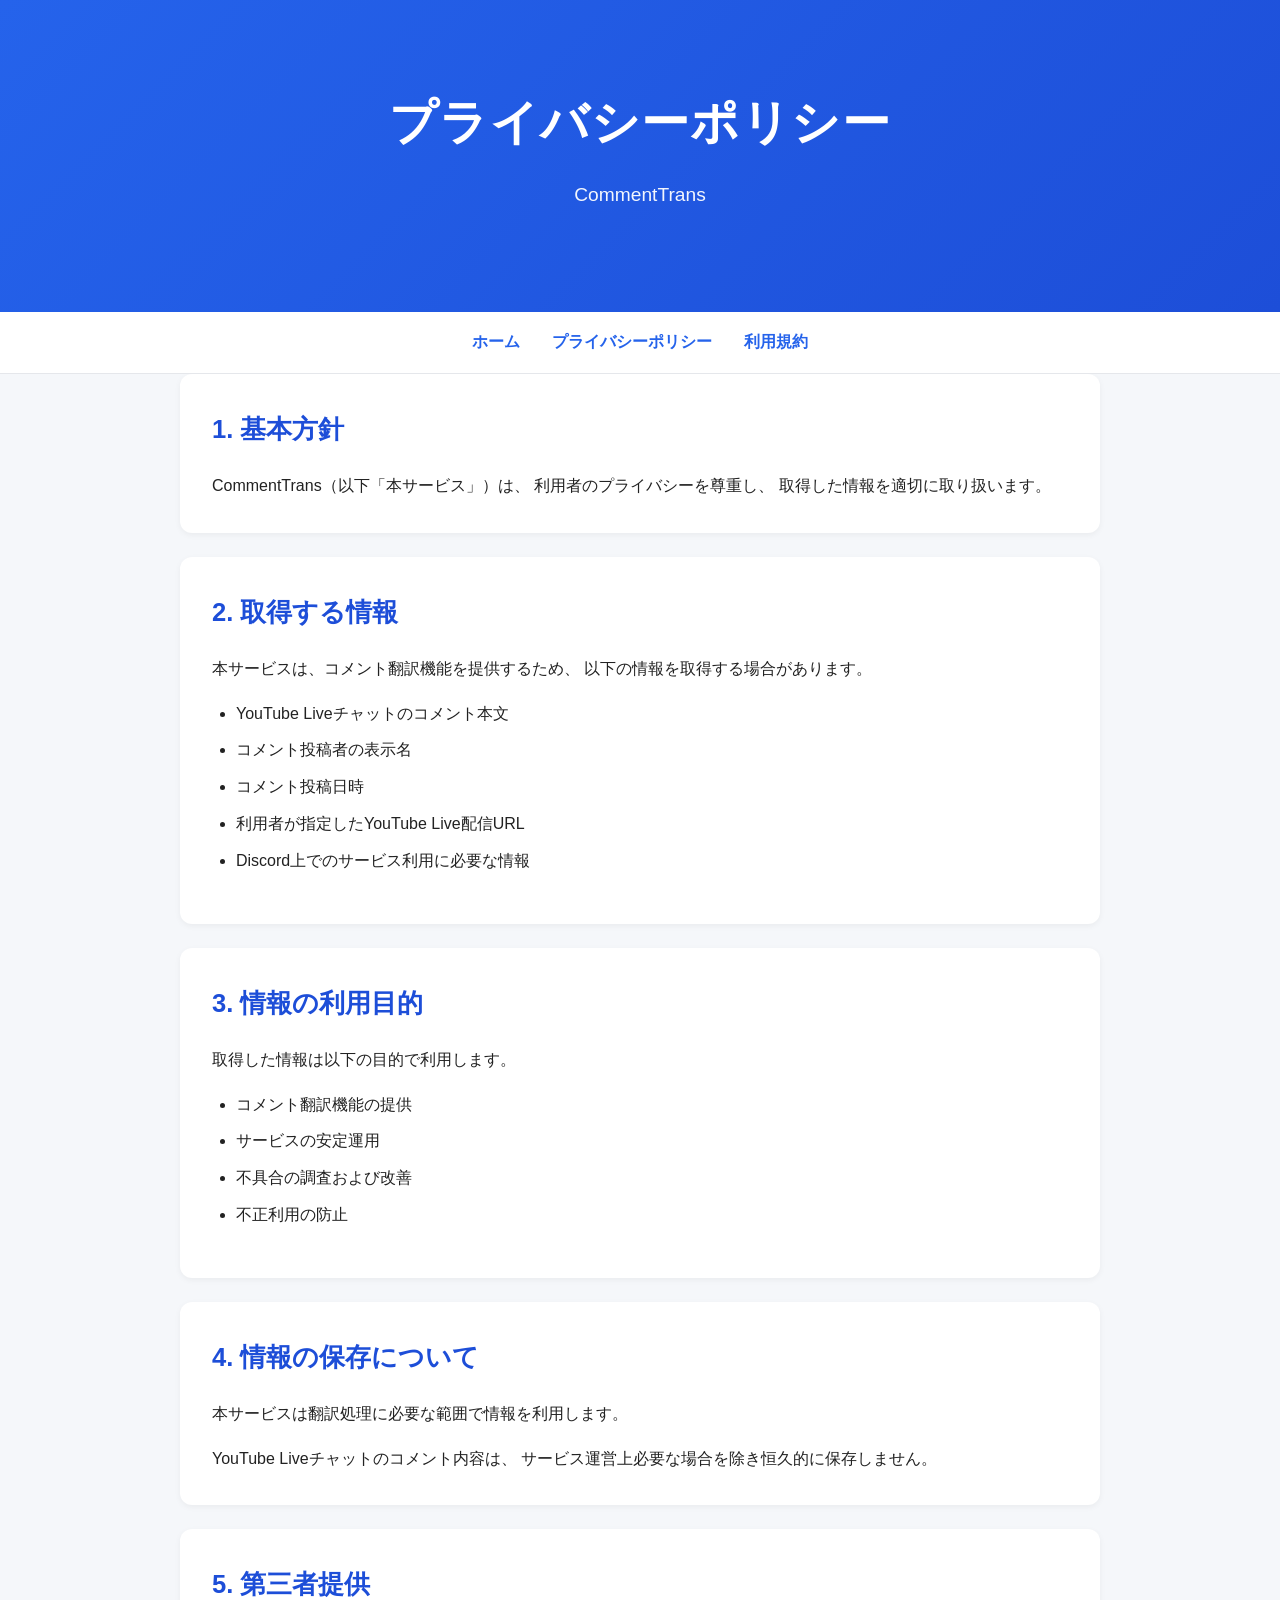
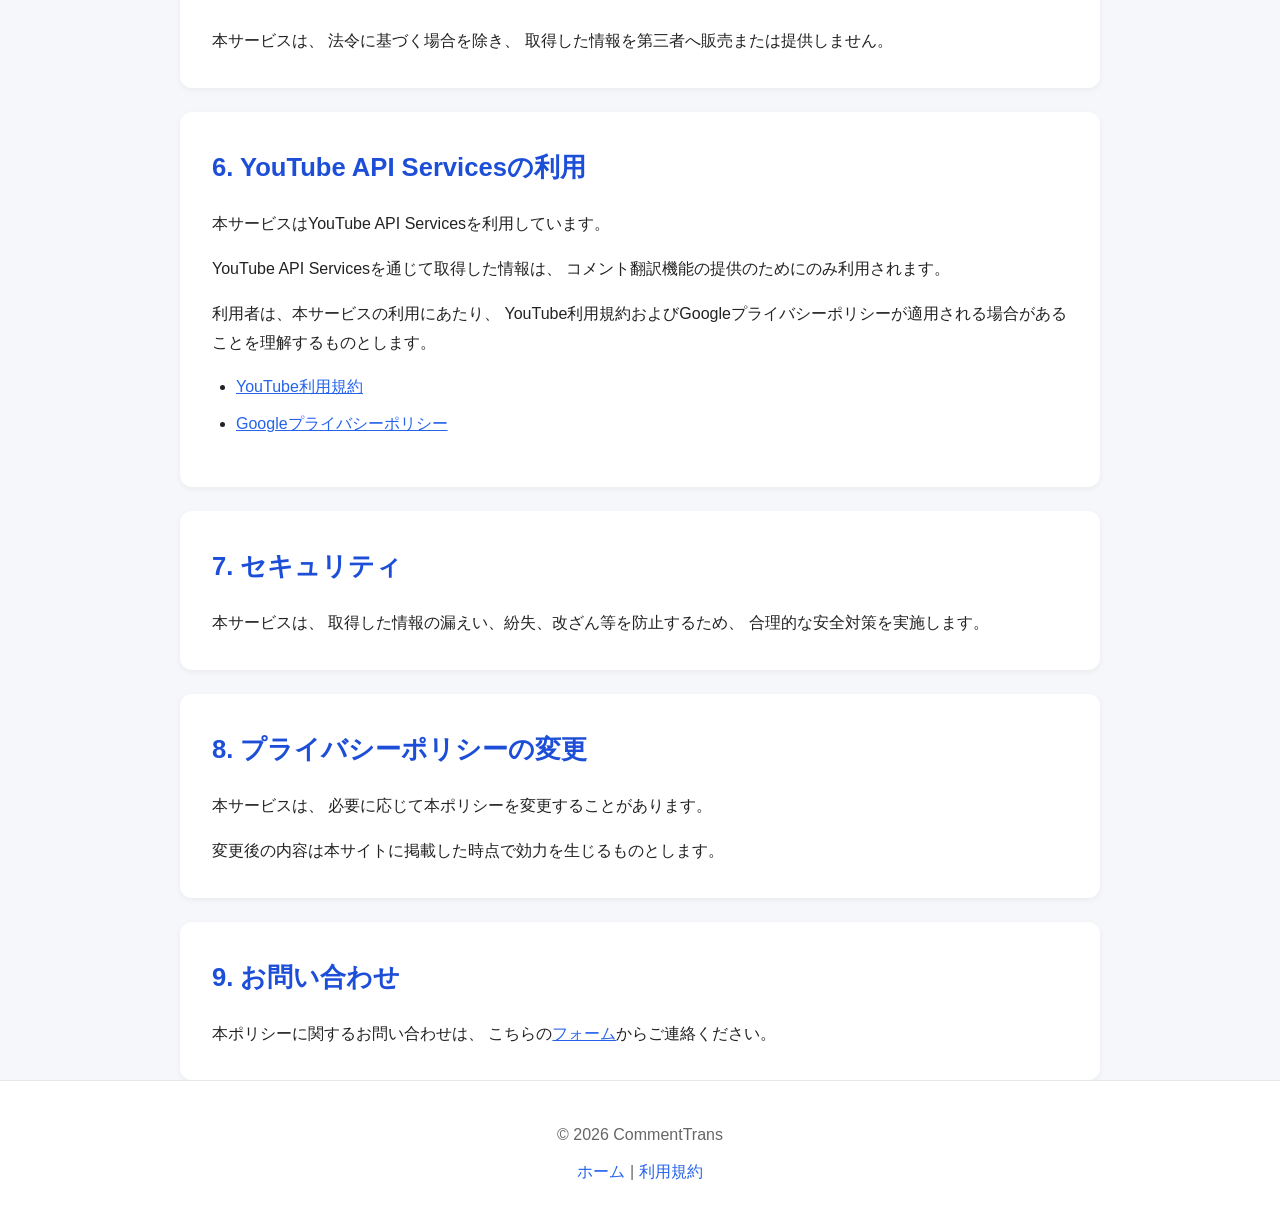
==== commit f4fc5cc0: "Update privacy.html" ====
--- a/privacy.html
+++ b/privacy.html
@@ -193,7 +193,7 @@
 
         <p>
             本ポリシーに関するお問い合わせは、
-            こちらの<a href="https://forms.gle/NeNzHMDwJY2QLF44A">フォーム</a>aからご連絡ください。
+            こちらの<a href="https://forms.gle/NeNzHMDwJY2QLF44A">フォーム</a>からご連絡ください。
         </p>
 
     </section>
